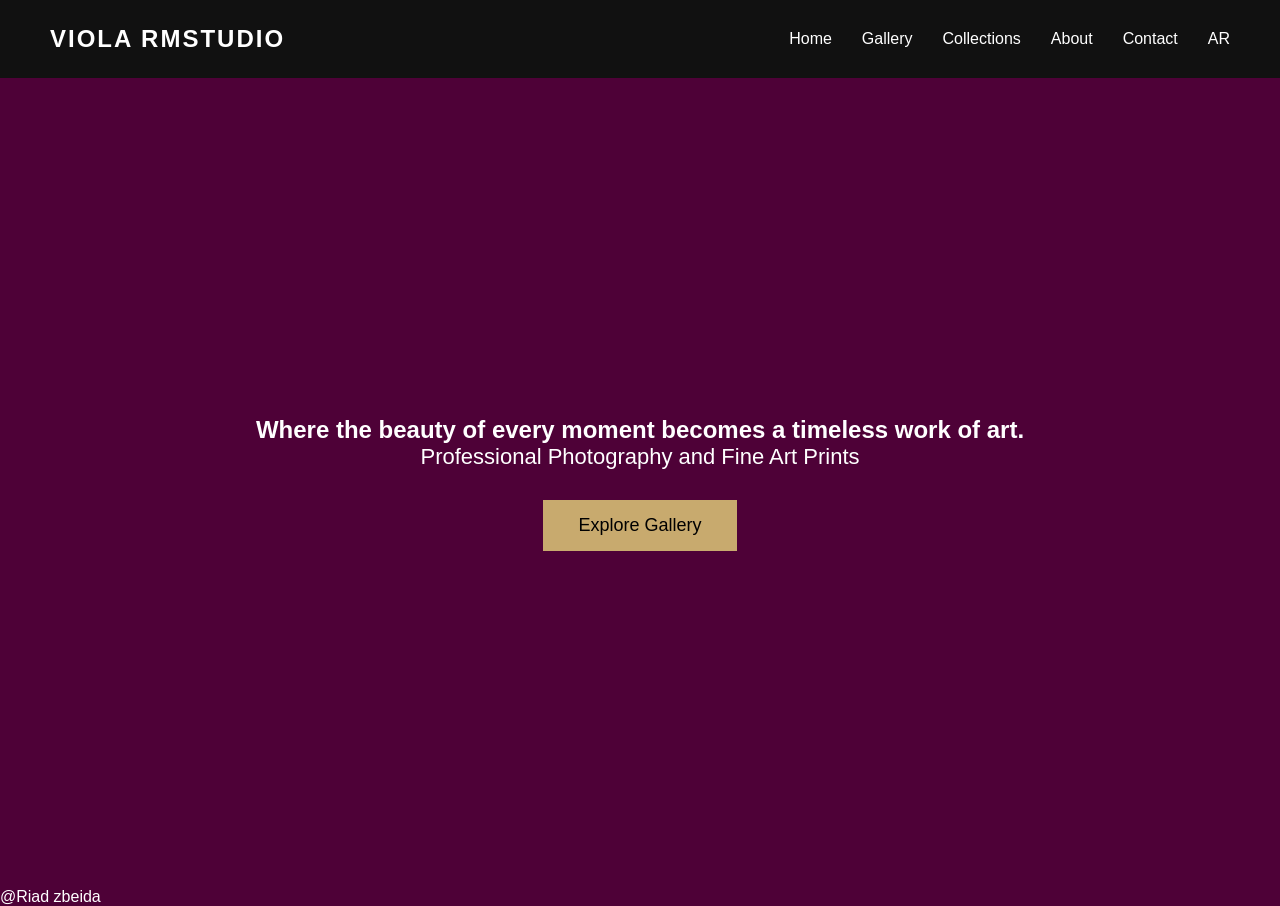
==== index.html @ 3870be4e "Reposition script tag for main.js Moved the script tag for main.js to the end of the body section." ====
<!DOCTYPE html>
<html lang="en">

<head>

<meta charset="UTF-8">
<meta name="viewport" content="width=device-width, initial-scale=1.0">

<title>Viola RMSTUDIO</title>

<link rel="stylesheet" href="css/style.css">

</head>
<body>

<body>


<nav>

<div class="logo">
VIOLA RMSTUDIO
</div>

<ul>

<li><a href="#">Home</a></li>

<li><a href="#">Gallery</a></li>

<li><a href="#">Collections</a></li>

<li><a href="#">About</a></li>

<li><a href="#">Contact</a></li>
<li>
    <a href="#" id="langBtn" onclick="toggleLanguage()">
        AR
    </a>
</li>
</ul>

</nav>

<section class="hero">

<h2 id="heroTitle">
Where the beauty of every moment
becomes a timeless work of art.
</h2>

<p id="heroText">
Professional Photography
and Fine Art Prints
</p>

<button id="galleryBtn">
Explore Gallery
</button>

</section>

</body>
<p>
  @Riad zbeida
</p>
    <script src="js/main.js"></script>
    </body>
</html>
---- css/style.css ----
*{
margin:0;
padding:0;
box-sizing:border-box;
}

body{
font-family:Segoe UI,sans-serif;
background:#4e0137;
color:white;
}

nav{

display:flex;
justify-content:space-between;
align-items:center;

padding:25px 50px;

background:#111;
}

.logo{

font-size:24px;
font-weight:bold;
letter-spacing:2px;

}

nav ul{

display:flex;
list-style:none;
gap:30px;

}

nav a{

color:white;
text-decoration:none;

}

.hero{

height:90vh;

display:flex;

flex-direction:column;

justify-content:center;

align-items:center;

text-align:center;

padding:20px;

}

.hero h1{

font-size:70px;

max-width:900px;

margin-bottom:20px;

}

.hero p{

font-size:22px;

margin-bottom:30px;

}

button{

padding:15px 35px;

font-size:18px;

background:#c8aa6e;

border:none;

cursor:pointer;

}
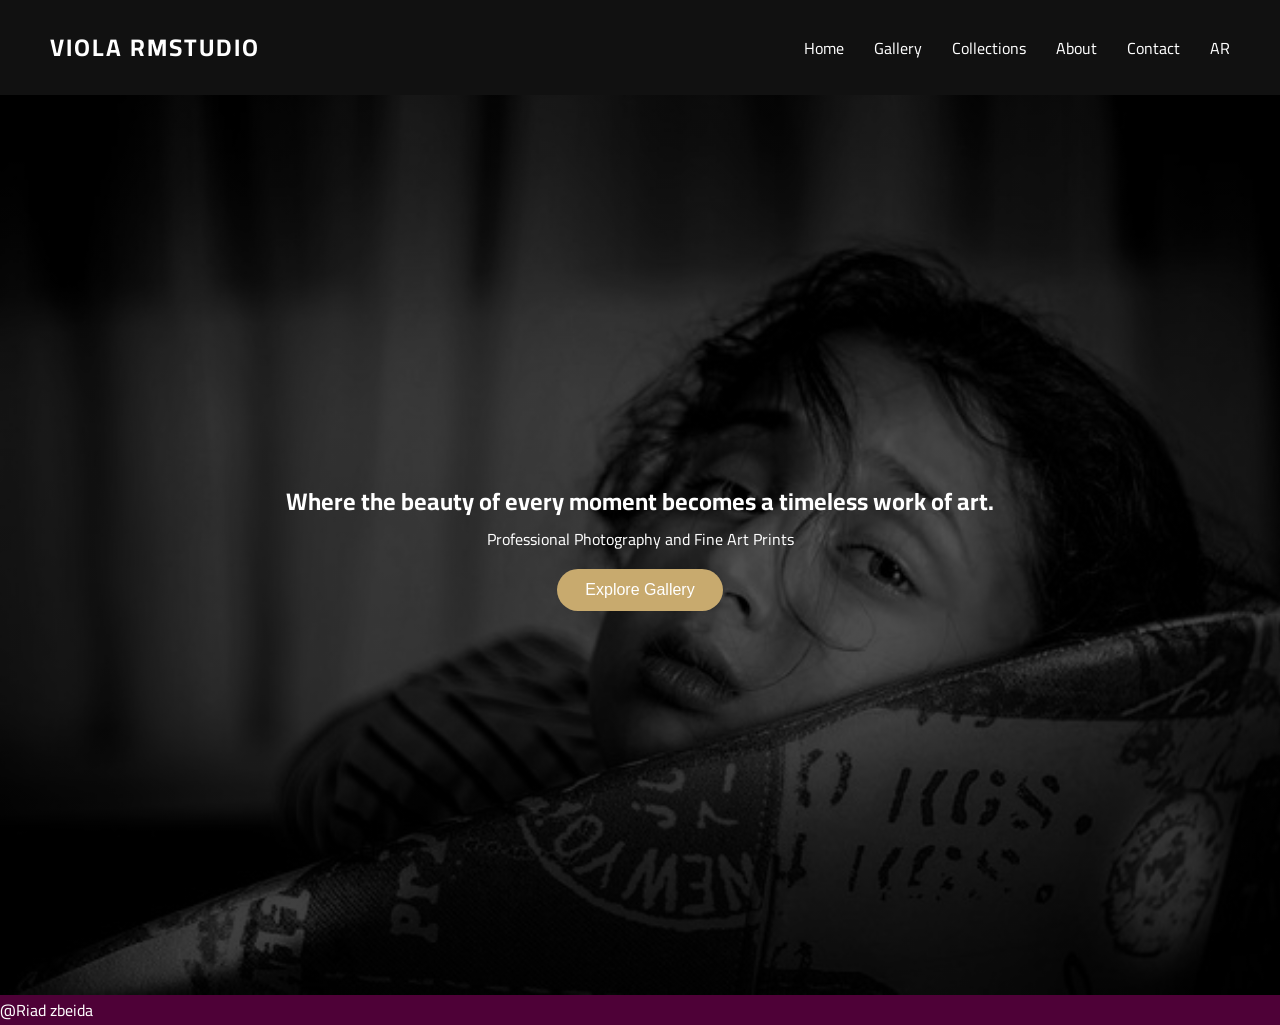
==== commit c2f5f14e: "work with main photo" ====
--- a/index.html
+++ b/index.html
@@ -7,6 +7,10 @@
 <meta name="viewport" content="width=device-width, initial-scale=1.0">
 
 <title>Viola RMSTUDIO</title>
+
+<link rel="preconnect" href="https://fonts.googleapis.com">
+<link rel="preconnect" href="https://fonts.gstatic.com" crossorigin>
+<link href="https://fonts.googleapis.com/css2?family=Cairo:wght@300;400;600;700&display=swap" rel="stylesheet">
 
 <link rel="stylesheet" href="css/style.css">
 
--- a/css/style.css
+++ b/css/style.css
@@ -5,7 +5,7 @@
 }
 
 body{
-font-family:Segoe UI,sans-serif;
+ font-family: 'Cairo', sans-serif;
 background:#4e0137;
 color:white;
 }
@@ -43,40 +43,56 @@
 text-decoration:none;
 
 }
+.hero{
+    .hero h2{
 
-.hero{
+font-size:64px;
 
-height:90vh;
+max-width:1000px;
+
+line-height:1.2;
+
+margin-bottom:25px;
+
+color:white;
+
+text-shadow:
+0 4px 25px rgba(0,0,0,.6);
+
+}
+.hero p{
+
+font-size:22px;
+
+max-width:700px;
+
+color:#f5f5f5;
+
+margin-bottom:30px;
+
+}
+
+height:100vh;
+
+background:
+linear-gradient(
+rgba(0,0,0,.50),
+rgba(0,0,0,.70)
+),
+url("../images/hero.jpg");
+
+background-size:cover;
+background-position:center;
+background-repeat:no-repeat;
 
 display:flex;
-
 flex-direction:column;
-
 justify-content:center;
-
 align-items:center;
 
 text-align:center;
 
 padding:20px;
-
-}
-
-.hero h1{
-
-font-size:70px;
-
-max-width:900px;
-
-margin-bottom:20px;
-
-}
-
-.hero p{
-
-font-size:22px;
-
-margin-bottom:30px;
 
 }
 
@@ -91,5 +107,45 @@
 border:none;
 
 cursor:pointer;
+html[dir="rtl"]{
+
+text-align:right;
+
+}
+
+html[dir="rtl"] nav ul{
+
+flex-direction:row-reverse;
+
+}
+
+html[dir="rtl"] .hero{
+
+direction:rtl;
+
+}
+
+}
+button{
+
+padding:12px 28px;
+
+background:#c8aa6e;
+
+color:white;
+
+border:none;
+
+border-radius:40px;
+
+font-size:16px;
+
+cursor:pointer;
+
+transition:.3s;
+
+margin-top:15px;
+
+}
 
 }
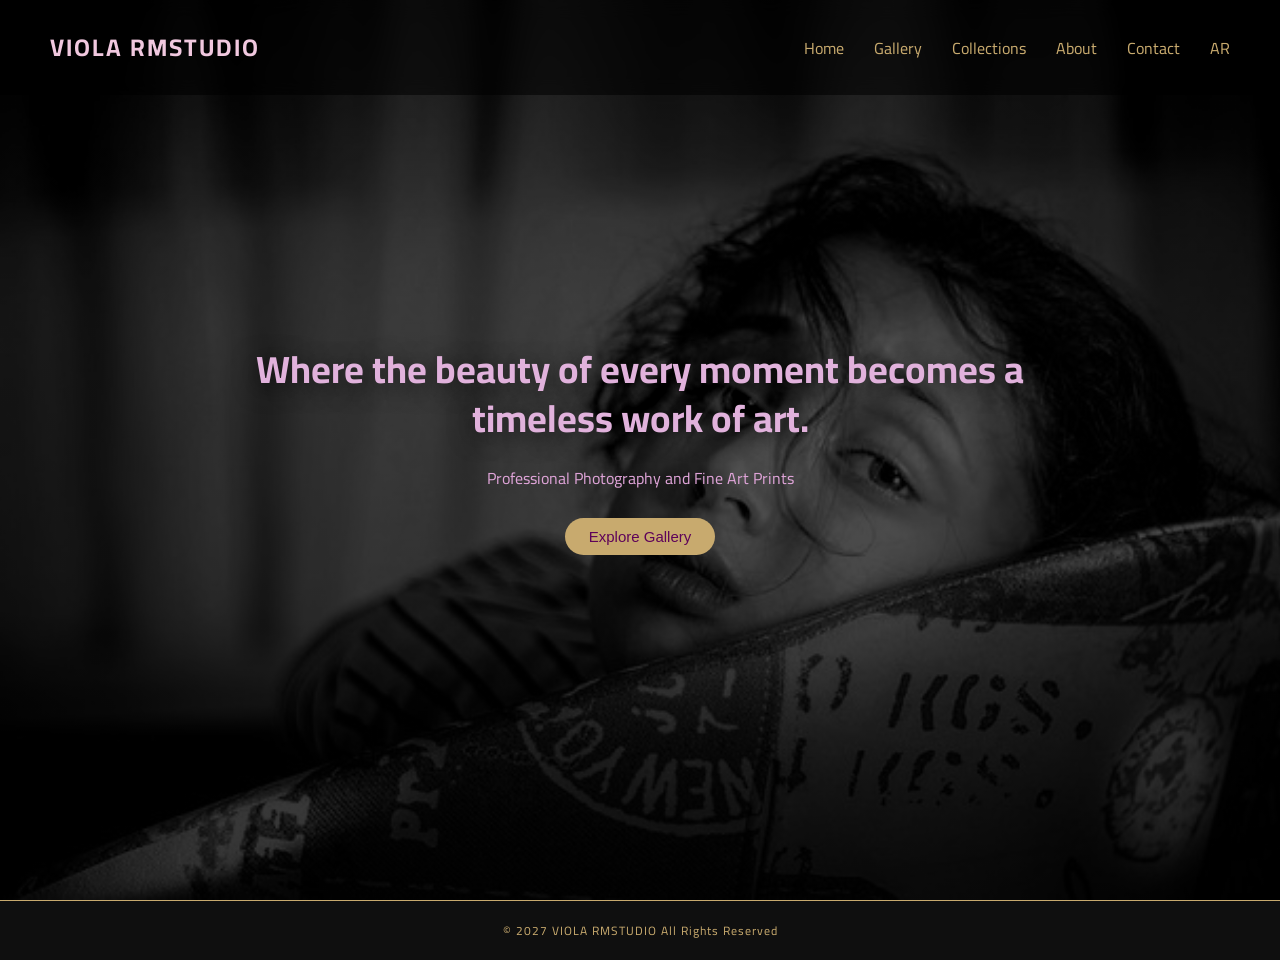
==== commit 312b9f59: "edited fonts and colors" ====
--- a/index.html
+++ b/index.html
@@ -15,8 +15,6 @@
 <link rel="stylesheet" href="css/style.css">
 
 </head>
-<body>
-
 <body>
 
 
@@ -48,6 +46,11 @@
 
 <section class="hero">
 
+<div class="light-effect"></div>
+
+<div class="hero-brand">
+
+</div>
 <h2 id="heroTitle">
 Where the beauty of every moment
 becomes a timeless work of art.
@@ -64,10 +67,17 @@
 
 </section>
 
+<footer>
+    <p>
+        © 2027 VIOLA RMSTUDIO
+       
+        All Rights Reserved<br>
+        
+    </p>
+</footer>
+
+<script src="js/main.js"></script>
+
 </body>
-<p>
-  @Riad zbeida
-</p>
-    <script src="js/main.js"></script>
-    </body>
 </html>
+
--- a/css/style.css
+++ b/css/style.css
@@ -1,151 +1,247 @@
 *{
-margin:0;
-padding:0;
-box-sizing:border-box;
+    margin:0;
+    padding:0;
+    box-sizing:border-box;
 }
 
 body{
- font-family: 'Cairo', sans-serif;
-background:#4e0137;
-color:white;
-}
+    font-family:'Cairo',sans-serif;
+    background:#0f0f0f;
+    color:#f5f5f5;
+}
+
+/* =========================
+   NAVBAR
+========================= */
 
 nav{
-
-display:flex;
-justify-content:space-between;
-align-items:center;
-
-padding:25px 50px;
-
-background:#111;
+    display:flex;
+    justify-content:space-between;
+    align-items:center;
+
+    padding:25px 50px;
+
+    position:fixed;
+    top:0;
+    left:0;
+    width:100%;
+
+    background:rgba(0,0,0,.55);
+    backdrop-filter:blur(10px);
+
+    z-index:1000;
 }
 
 .logo{
-
-font-size:24px;
-font-weight:bold;
-letter-spacing:2px;
+    font-size:24px;
+    font-weight:bold;
+    letter-spacing:2px;
+        color:#f1c8df;
 
 }
 
 nav ul{
-
-display:flex;
-list-style:none;
-gap:30px;
-
+    display:flex;
+    list-style:none;
+    gap:30px;
 }
 
 nav a{
-
-color:white;
-text-decoration:none;
-
-}
+    color:#c8aa6e;
+    text-decoration:none;
+    transition:.3s;
+}
+
+nav a:hover{
+    color:#c8aa6e;
+}
+
+/* =========================
+   HERO
+========================= */
+
 .hero{
-    .hero h2{
-
-font-size:64px;
-
-max-width:1000px;
-
-line-height:1.2;
-
-margin-bottom:25px;
-
-color:white;
-
-text-shadow:
-0 4px 25px rgba(0,0,0,.6);
-
-}
+
+    height:100vh;
+
+    background:
+    linear-gradient(
+        rgba(0,0,0,.45),
+        rgba(0,0,0,.75)
+    ),
+    url("../images/hero.jpg");
+
+    background-size:cover;
+    background-position:center;
+    background-repeat:no-repeat;
+
+    display:flex;
+    flex-direction:column;
+    justify-content:center;
+    align-items:center;
+
+    text-align:center;
+
+    position:relative;
+    overflow:hidden;
+
+    padding:20px;
+}
+
+.hero h2{
+
+    font-size:38px;
+
+    max-width:900px;
+
+    line-height:1.3;
+
+    margin-bottom:20px;
+
+    color:rgb(225, 178, 220);
+
+    text-shadow:
+    0 4px 25px rgba(0,0,0,.6);
+
+    animation:fadeUp 1.5s ease;
+}
+
 .hero p{
 
-font-size:22px;
-
-max-width:700px;
-
-color:#f5f5f5;
-
-margin-bottom:30px;
-
-}
-
-height:100vh;
-
-background:
-linear-gradient(
-rgba(0,0,0,.50),
-rgba(0,0,0,.70)
-),
-url("../images/hero.jpg");
-
-background-size:cover;
-background-position:center;
-background-repeat:no-repeat;
-
-display:flex;
-flex-direction:column;
-justify-content:center;
-align-items:center;
-
-text-align:center;
-
-padding:20px;
-
-}
+    font-size:16px;
+
+    max-width:700px;
+
+    color:#dfa4d8;
+
+    margin-bottom:25px;
+}
+
+/* =========================
+   BUTTON
+========================= */
 
 button{
 
-padding:15px 35px;
-
-font-size:18px;
-
-background:#c8aa6e;
-
-border:none;
-
-cursor:pointer;
+    padding:10px 24px;
+
+    background:#c8aa6e;
+
+    color:rgb(94, 3, 89);
+
+    border:none;
+
+    border-radius:40px;
+
+    font-size:15px;
+
+    cursor:pointer;
+
+    transition:.3s;
+}
+
+button:hover{
+
+    transform:translateY(-3px);
+
+    background:#d6b97f;
+}
+
+/* =========================
+   LIGHT EFFECT
+========================= */
+
+.light-effect{
+
+    position:absolute;
+
+    top:0;
+    left:-40%;
+
+    width:30%;
+    height:100%;
+
+    background:
+    linear-gradient(
+        90deg,
+        transparent,
+        rgba(255,255,255,.05),
+        transparent
+    );
+
+    transform:skewX(-20deg);
+
+    animation:lightMove 7s infinite;
+
+    pointer-events:none;
+}
+
+/* =========================
+   FOOTER
+========================= */
+
+footer{
+
+    background:#0f0f0f;
+
+    border-top:1px solid #c8aa6e;
+
+    padding:18px;
+
+    text-align:center;
+
+    color:#c8aa6e;
+}
+
+footer p{
+
+    font-size:12px;
+
+    margin:0;
+
+    letter-spacing:1px;
+}
+
+/* =========================
+   RTL
+========================= */
+
 html[dir="rtl"]{
-
-text-align:right;
-
+    text-align:right;
 }
 
 html[dir="rtl"] nav ul{
-
-flex-direction:row-reverse;
-
+    flex-direction:row-reverse;
 }
 
 html[dir="rtl"] .hero{
-
-direction:rtl;
-
-}
-
-}
-button{
-
-padding:12px 28px;
-
-background:#c8aa6e;
-
-color:white;
-
-border:none;
-
-border-radius:40px;
-
-font-size:16px;
-
-cursor:pointer;
-
-transition:.3s;
-
-margin-top:15px;
-
-}
-
+    direction:rtl;
+}
+
+/* =========================
+   ANIMATIONS
+========================= */
+
+@keyframes fadeUp{
+
+    from{
+        opacity:0;
+        transform:translateY(30px);
+    }
+
+    to{
+        opacity:1;
+        transform:translateY(0);
+    }
+}
+
+@keyframes lightMove{
+
+    0%{
+        left:-40%;
+    }
+
+    100%{
+        left:140%;
+    }
 }
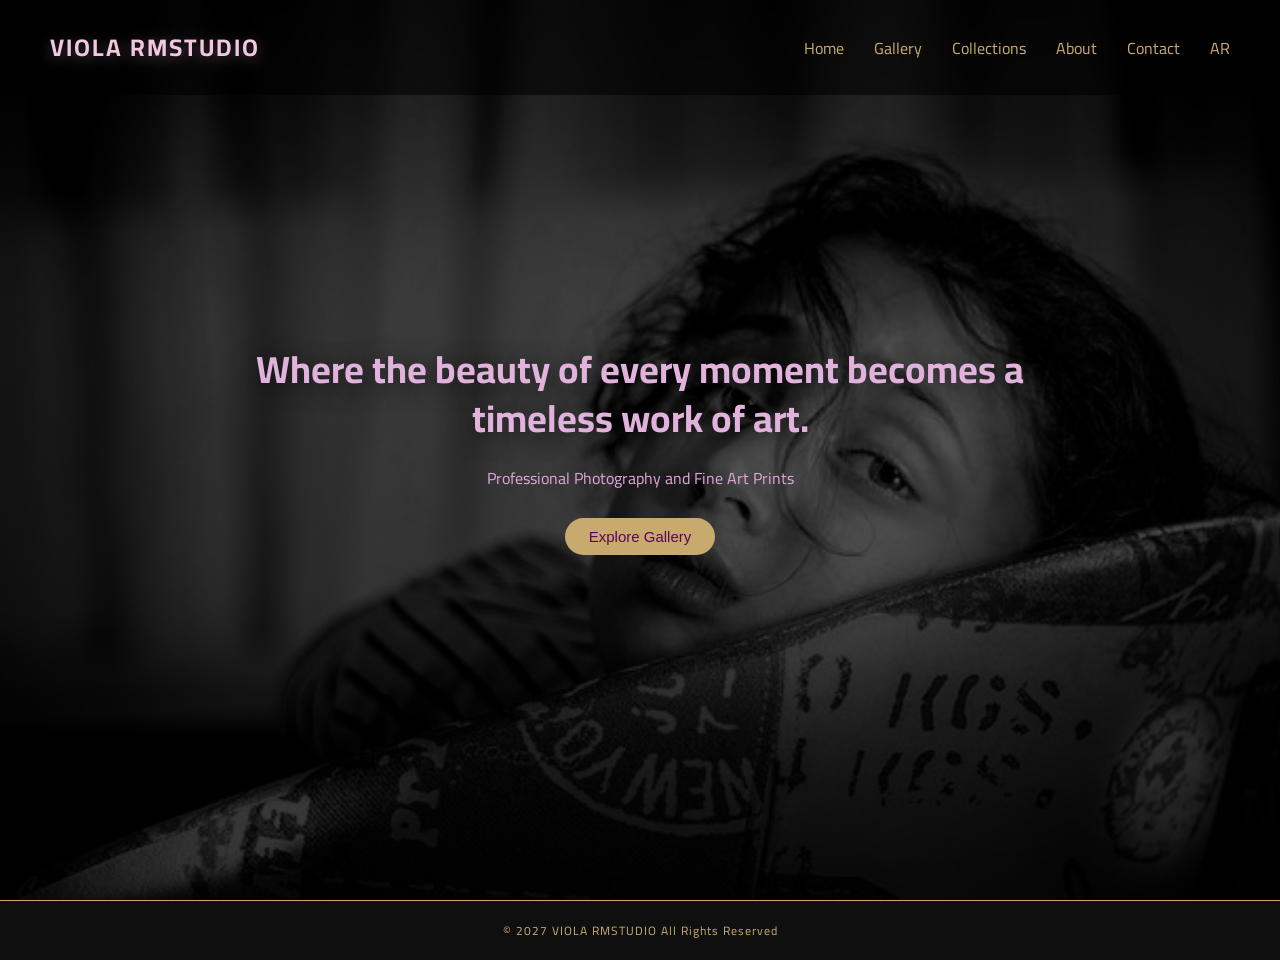
==== commit ae29aba2: "Complete hero section redesign" ====
--- a/index.html
+++ b/index.html
@@ -16,7 +16,6 @@
 
 </head>
 <body>
-
 
 <nav>
 
--- a/css/style.css
+++ b/css/style.css
@@ -37,6 +37,8 @@
     font-weight:bold;
     letter-spacing:2px;
         color:#f1c8df;
+            text-shadow:
+    0 3px 15px rgba(244,192,221,.35);
 
 }
 
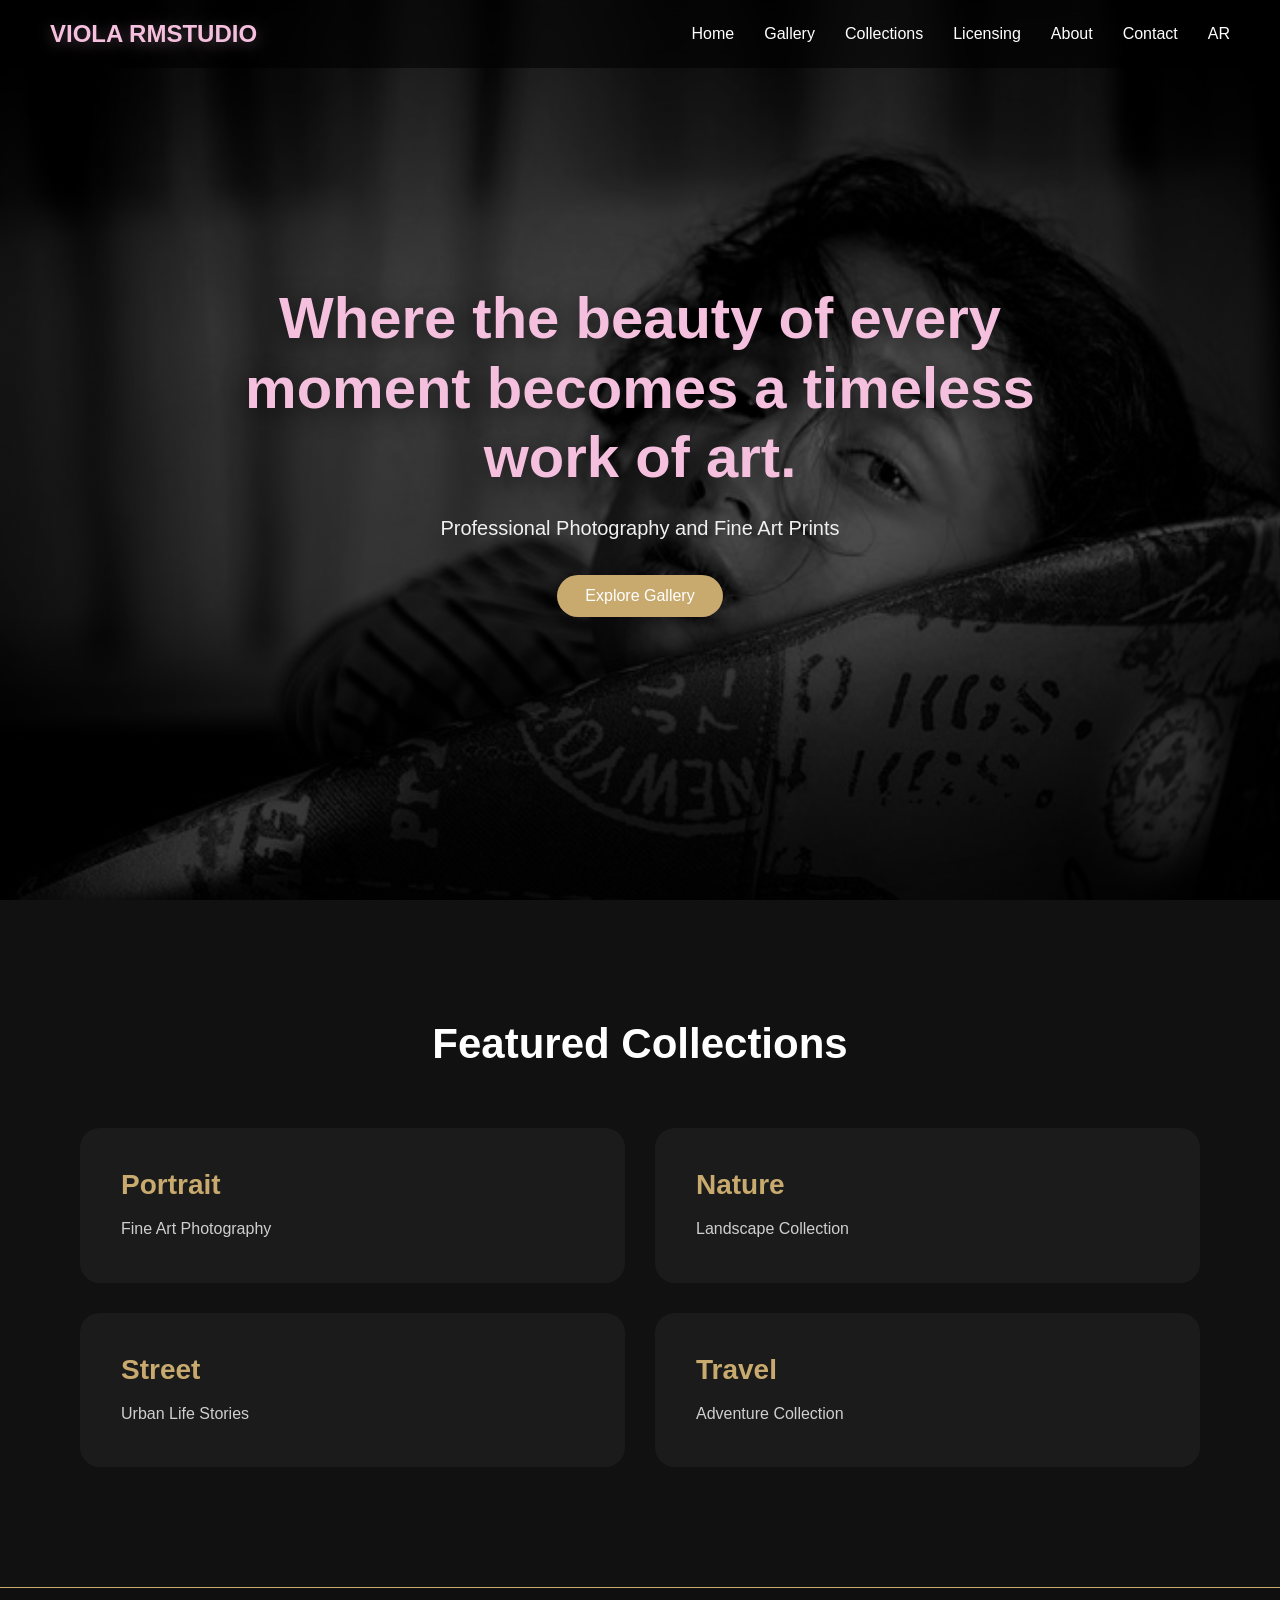
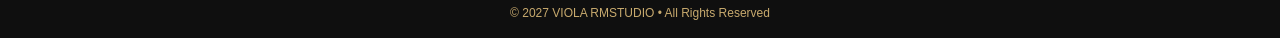
==== commit 4109190e: "Featured Collections" ====
--- a/index.html
+++ b/index.html
@@ -3,80 +3,141 @@
 
 <head>
 
-<meta charset="UTF-8">
-<meta name="viewport" content="width=device-width, initial-scale=1.0">
+    <meta charset="UTF-8">
+    <meta name="viewport" content="width=device-width, initial-scale=1.0">
 
-<title>Viola RMSTUDIO</title>
+    <title>Viola RMSTUDIO</title>
 
-<link rel="preconnect" href="https://fonts.googleapis.com">
-<link rel="preconnect" href="https://fonts.gstatic.com" crossorigin>
-<link href="https://fonts.googleapis.com/css2?family=Cairo:wght@300;400;600;700&display=swap" rel="stylesheet">
-
-<link rel="stylesheet" href="css/style.css">
+    <link rel="stylesheet" href="css/style.css">
 
 </head>
+
 <body>
 
-<nav>
+    <!-- Navigation -->
 
-<div class="logo">
-VIOLA RMSTUDIO
-</div>
+    <nav>
 
-<ul>
+        <div class="logo">
+            VIOLA RMSTUDIO
+        </div>
 
-<li><a href="#">Home</a></li>
+        <ul>
 
-<li><a href="#">Gallery</a></li>
+            <li><a href="#">Home</a></li>
 
-<li><a href="#">Collections</a></li>
+            <li><a href="#">Gallery</a></li>
 
-<li><a href="#">About</a></li>
+            <li><a href="#">Collections</a></li>
 
-<li><a href="#">Contact</a></li>
-<li>
-    <a href="#" id="langBtn" onclick="toggleLanguage()">
-        AR
-    </a>
-</li>
-</ul>
+            <li><a href="#">Licensing</a></li>
 
-</nav>
+            <li><a href="#">About</a></li>
 
-<section class="hero">
+            <li><a href="#">Contact</a></li>
 
-<div class="light-effect"></div>
+            <li>
+                <a href="#" id="langBtn" onclick="toggleLanguage()">
+                    AR
+                </a>
+            </li>
 
-<div class="hero-brand">
+        </ul>
 
-</div>
-<h2 id="heroTitle">
-Where the beauty of every moment
-becomes a timeless work of art.
-</h2>
+    </nav>
 
-<p id="heroText">
-Professional Photography
-and Fine Art Prints
-</p>
+    <!-- Hero Section -->
 
-<button id="galleryBtn">
-Explore Gallery
-</button>
+    <section class="hero">
 
-</section>
+        <div class="light-effect"></div>
 
-<footer>
-    <p>
-        © 2027 VIOLA RMSTUDIO
-       
-        All Rights Reserved<br>
-        
-    </p>
-</footer>
+        <h2 id="heroTitle">
+            Where the beauty of every moment
+            becomes a timeless work of art.
+        </h2>
 
-<script src="js/main.js"></script>
+        <p id="heroText">
+            Professional Photography
+            and Fine Art Prints
+        </p>
+
+        <a href="#collections"
+           class="explore-btn"
+           id="galleryBtn">
+
+            Explore Gallery
+
+        </a>
+
+    </section>
+
+    <!-- Featured Collections -->
+
+    <section id="collections" class="collections">
+
+        <h2>
+            Featured Collections
+        </h2>
+
+        <div class="collection-grid">
+
+            <div class="collection-card">
+
+                <h3>Portrait</h3>
+
+                <p>
+                    Fine Art Photography
+                </p>
+
+            </div>
+
+            <div class="collection-card">
+
+                <h3>Nature</h3>
+
+                <p>
+                    Landscape Collection
+                </p>
+
+            </div>
+
+            <div class="collection-card">
+
+                <h3>Street</h3>
+
+                <p>
+                    Urban Life Stories
+                </p>
+
+            </div>
+
+            <div class="collection-card">
+
+                <h3>Travel</h3>
+
+                <p>
+                    Adventure Collection
+                </p>
+
+            </div>
+
+        </div>
+
+    </section>
+
+    <!-- Footer -->
+
+    <footer>
+
+        <p>
+            © 2027 VIOLA RMSTUDIO • All Rights Reserved
+        </p>
+
+    </footer>
+
+    <script src="js/main.js"></script>
 
 </body>
-</html>
 
+</html>
--- a/css/style.css
+++ b/css/style.css
@@ -4,10 +4,14 @@
     box-sizing:border-box;
 }
 
+html{
+    scroll-behavior:smooth;
+}
+
 body{
-    font-family:'Cairo',sans-serif;
+    font-family:Arial,sans-serif;
     background:#0f0f0f;
-    color:#f5f5f5;
+    color:#ffffff;
 }
 
 /* =========================
@@ -15,47 +19,64 @@
 ========================= */
 
 nav{
+
+    position:fixed;
+    top:0;
+    left:0;
+
+    width:100%;
+
     display:flex;
     justify-content:space-between;
     align-items:center;
 
-    padding:25px 50px;
-
-    position:fixed;
-    top:0;
-    left:0;
-    width:100%;
+    padding:20px 50px;
 
     background:rgba(0,0,0,.55);
+
     backdrop-filter:blur(10px);
 
     z-index:1000;
+
 }
 
 .logo{
+
     font-size:24px;
+
     font-weight:bold;
-    letter-spacing:2px;
-        color:#f1c8df;
-            text-shadow:
+
+    color:#f4c0dd;
+
+    text-shadow:
     0 3px 15px rgba(244,192,221,.35);
 
 }
 
 nav ul{
+
     display:flex;
+
     list-style:none;
+
     gap:30px;
+
 }
 
 nav a{
+
+    text-decoration:none;
+
+    color:white;
+
+    transition:.3s;
+
+}
+
+nav a:hover{
+
     color:#c8aa6e;
-    text-decoration:none;
-    transition:.3s;
-}
-
-nav a:hover{
-    color:#c8aa6e;
+
 }
 
 /* =========================
@@ -68,8 +89,8 @@
 
     background:
     linear-gradient(
-        rgba(0,0,0,.45),
-        rgba(0,0,0,.75)
+    rgba(0,0,0,.45),
+    rgba(0,0,0,.75)
     ),
     url("../images/hero.jpg");
 
@@ -78,75 +99,78 @@
     background-repeat:no-repeat;
 
     display:flex;
+
     flex-direction:column;
+
     justify-content:center;
+
     align-items:center;
 
     text-align:center;
 
+    padding:20px;
+
     position:relative;
+
     overflow:hidden;
 
-    padding:20px;
 }
 
 .hero h2{
 
-    font-size:38px;
+    font-size:58px;
 
     max-width:900px;
 
-    line-height:1.3;
-
-    margin-bottom:20px;
-
-    color:rgb(225, 178, 220);
+    line-height:1.2;
+
+    margin-bottom:25px;
+
+    color:#f4c0dd;
 
     text-shadow:
-    0 4px 25px rgba(0,0,0,.6);
-
-    animation:fadeUp 1.5s ease;
+    0 5px 25px rgba(0,0,0,.6);
+
 }
 
 .hero p{
 
-    font-size:16px;
-
-    max-width:700px;
-
-    color:#dfa4d8;
-
-    margin-bottom:25px;
+    font-size:20px;
+
+    color:#f0f0f0;
+
+    margin-bottom:35px;
+
 }
 
 /* =========================
    BUTTON
 ========================= */
 
-button{
-
-    padding:10px 24px;
+.explore-btn{
+
+    display:inline-block;
+
+    padding:12px 28px;
 
     background:#c8aa6e;
 
-    color:rgb(94, 3, 89);
-
-    border:none;
+    color:white;
+
+    text-decoration:none;
 
     border-radius:40px;
 
-    font-size:15px;
-
-    cursor:pointer;
-
     transition:.3s;
-}
-
-button:hover{
-
-    transform:translateY(-3px);
+
+}
+
+.explore-btn:hover{
+
+    transform:translateY(-4px);
 
     background:#d6b97f;
+
 }
 
 /* =========================
@@ -165,17 +189,99 @@
 
     background:
     linear-gradient(
-        90deg,
-        transparent,
-        rgba(255,255,255,.05),
-        transparent
+    90deg,
+    transparent,
+    rgba(255,255,255,.05),
+    transparent
     );
 
     transform:skewX(-20deg);
 
     animation:lightMove 7s infinite;
 
-    pointer-events:none;
+}
+
+/* =========================
+   COLLECTIONS
+========================= */
+
+.collections{
+
+    padding:120px 80px;
+
+    background:#111;
+
+}
+
+.collections h2{
+
+    text-align:center;
+
+    font-size:42px;
+
+    margin-bottom:60px;
+
+    color:white;
+
+}
+
+.collection-grid{
+
+    display:grid;
+
+    grid-template-columns:repeat(2,1fr);
+
+    gap:30px;
+
+    max-width:1200px;
+
+    margin:auto;
+
+}
+
+.collection-card{
+
+    background:#1b1b1b;
+
+    padding:40px;
+
+    border-radius:20px;
+
+    border:1px solid transparent;
+
+    transition:.3s;
+
+    cursor:pointer;
+
+}
+
+.collection-card:hover{
+
+    transform:translateY(-8px);
+
+    border-color:#c8aa6e;
+
+    box-shadow:
+    0 15px 35px rgba(0,0,0,.4);
+
+}
+
+.collection-card h3{
+
+    color:#c8aa6e;
+
+    margin-bottom:15px;
+
+    font-size:28px;
+
+}
+
+.collection-card p{
+
+    color:#cfcfcf;
+
+    line-height:1.6;
+
 }
 
 /* =========================
@@ -188,20 +294,18 @@
 
     border-top:1px solid #c8aa6e;
 
+    text-align:center;
+
     padding:18px;
 
-    text-align:center;
+}
+
+footer p{
 
     color:#c8aa6e;
-}
-
-footer p{
 
     font-size:12px;
 
-    margin:0;
-
-    letter-spacing:1px;
 }
 
 /* =========================
@@ -209,41 +313,73 @@
 ========================= */
 
 html[dir="rtl"]{
+
     text-align:right;
+
 }
 
 html[dir="rtl"] nav ul{
+
     flex-direction:row-reverse;
+
 }
 
 html[dir="rtl"] .hero{
+
     direction:rtl;
+
 }
 
 /* =========================
    ANIMATIONS
 ========================= */
 
-@keyframes fadeUp{
-
-    from{
-        opacity:0;
-        transform:translateY(30px);
-    }
-
-    to{
-        opacity:1;
-        transform:translateY(0);
-    }
-}
-
 @keyframes lightMove{
 
     0%{
+
         left:-40%;
+
     }
 
     100%{
+
         left:140%;
-    }
+
+    }
+
+}
+
+/* =========================
+   MOBILE
+========================= */
+
+@media(max-width:768px){
+
+    nav{
+
+        flex-direction:column;
+
+        gap:15px;
+
+    }
+
+    .hero h2{
+
+        font-size:38px;
+
+    }
+
+    .collection-grid{
+
+        grid-template-columns:1fr;
+
+    }
+
+    .collections{
+
+        padding:80px 25px;
+
+    }
+
 }
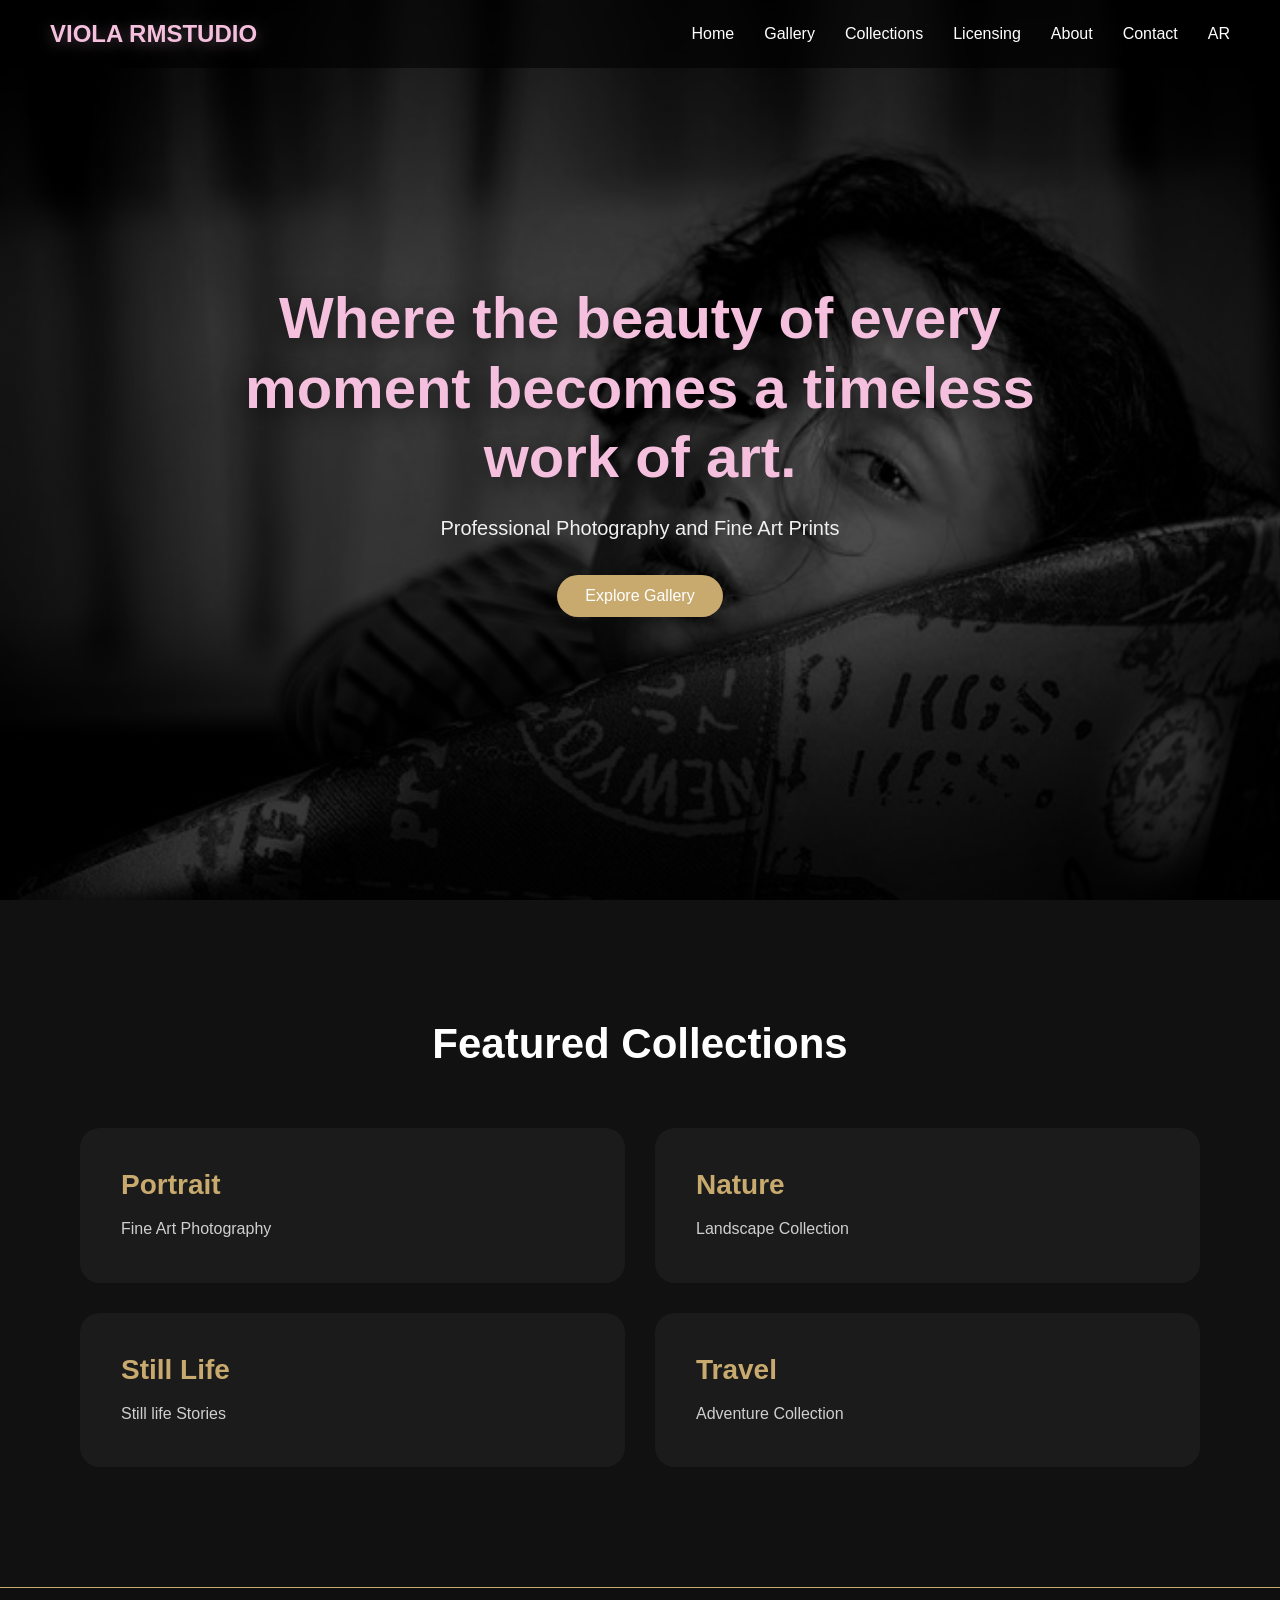
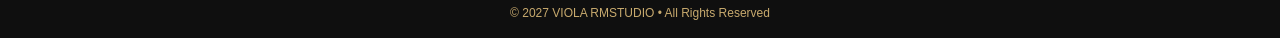
==== commit cb01bb1c: "updata" ====
--- a/index.html
+++ b/index.html
@@ -104,10 +104,10 @@
 
             <div class="collection-card">
 
-                <h3>Street</h3>
+                <h3>Still Life</h3>
 
                 <p>
-                    Urban Life Stories
+                    Still life Stories
                 </p>
 
             </div>
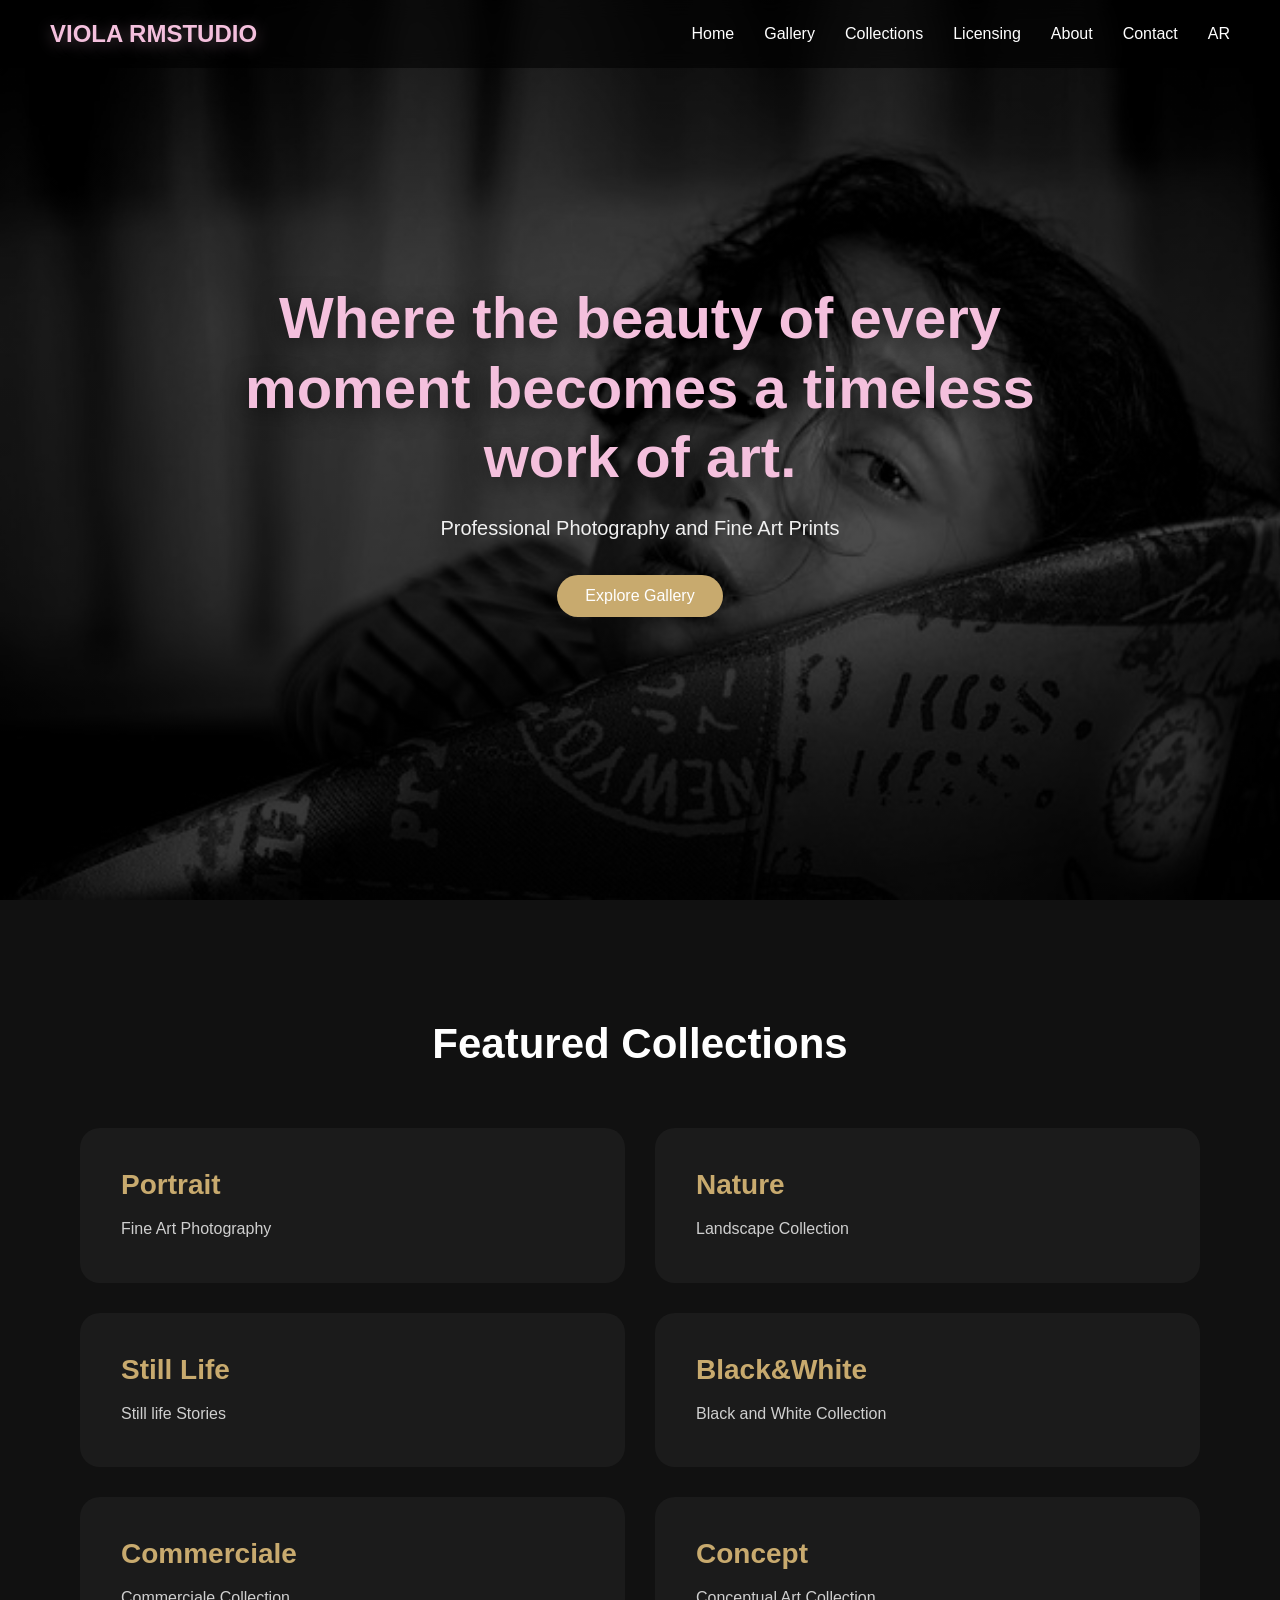
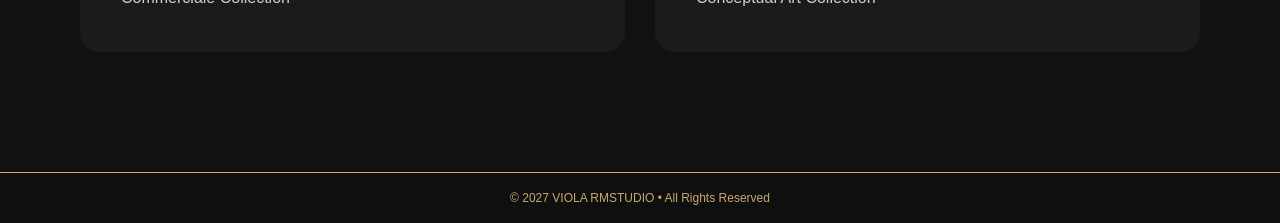
==== commit 128b7aaf: "Build collections section structure" ====
--- a/index.html
+++ b/index.html
@@ -110,14 +110,33 @@
                     Still life Stories
                 </p>
 
-            </div>
+                </div>
 
-            <div class="collection-card">
+                    <div class="collection-card">
 
-                <h3>Travel</h3>
+                    <h3>Black&White</h3>
+
+                    <p>
+                    Black and White Collection
+                    </p>
+
+                </div>
+
+                    <div class="collection-card">
+
+                    <h3> Commerciale</h3>
+
+                    <p>
+                    Commerciale Collection
+                    </p>
+
+                    </div>
+<div class="collection-card">
+
+                <h3>Concept</h3>
 
                 <p>
-                    Adventure Collection
+                    Conceptual Art Collection
                 </p>
 
             </div>
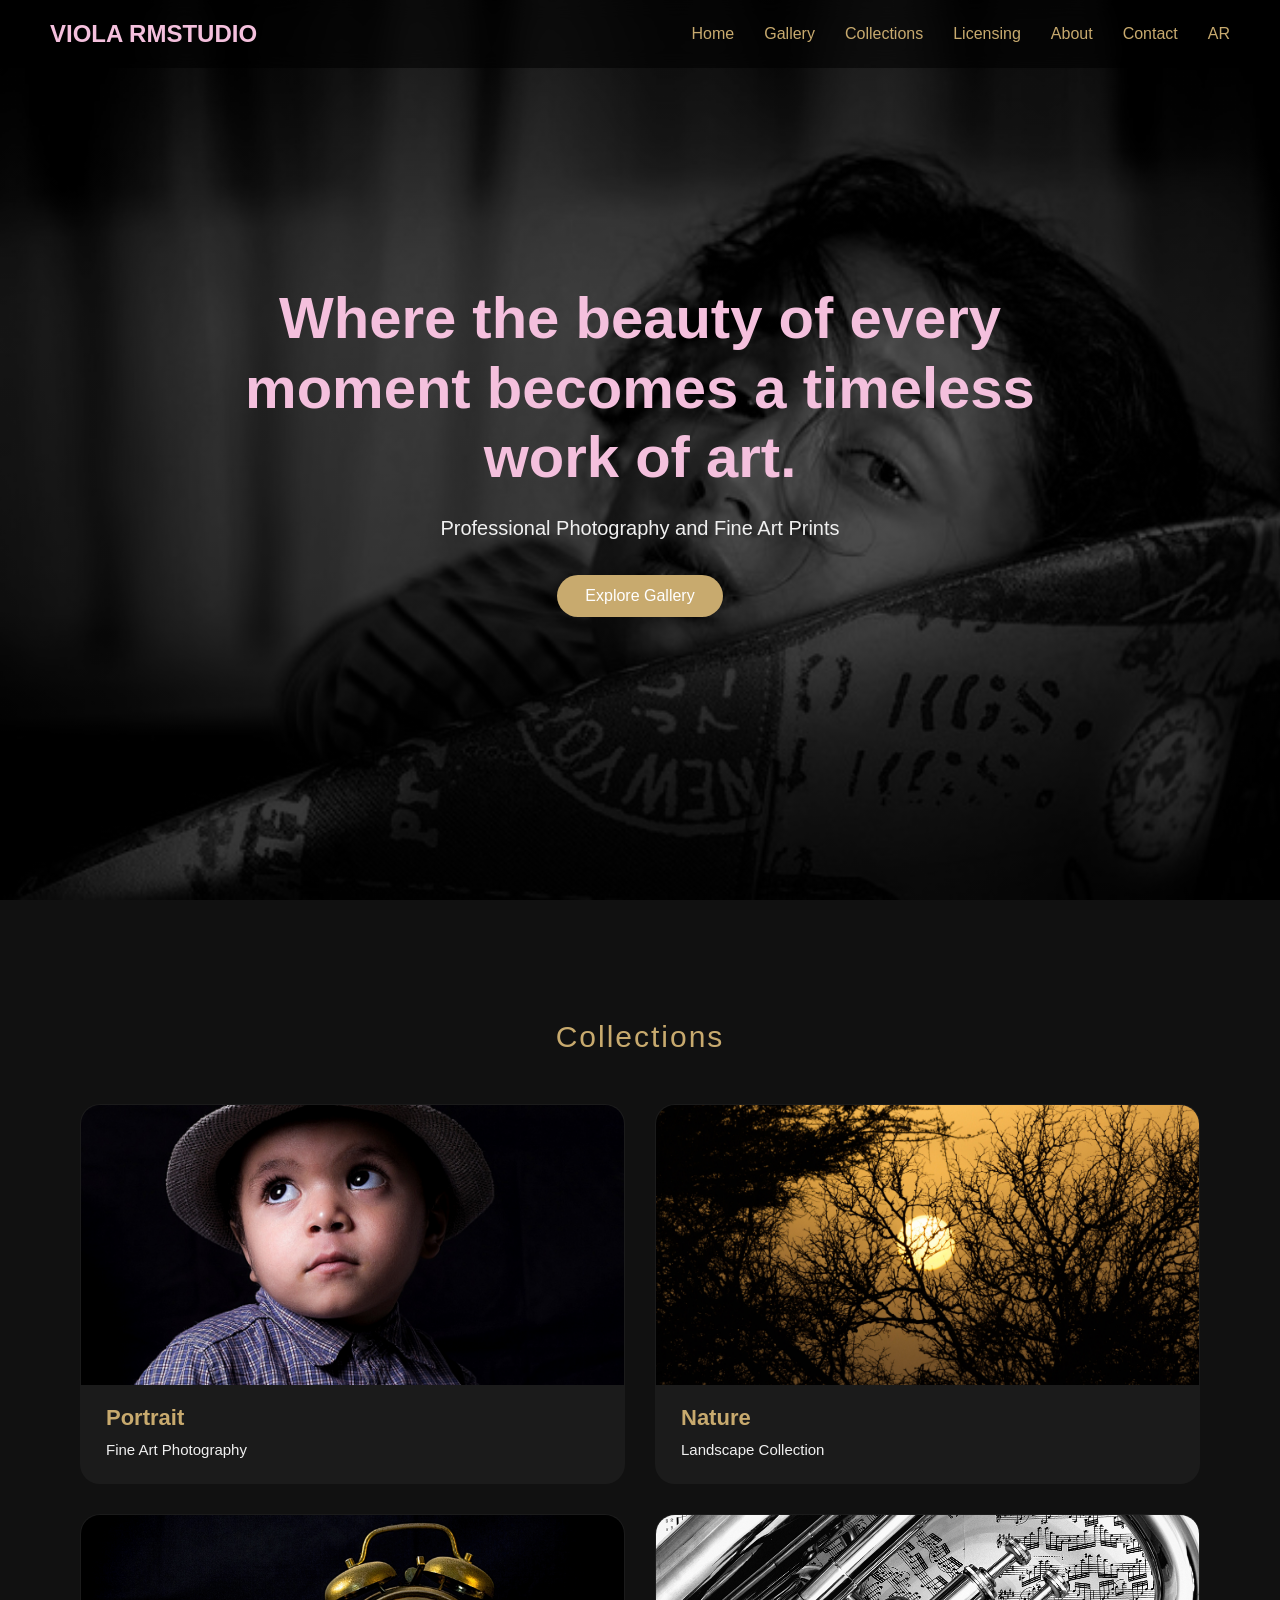
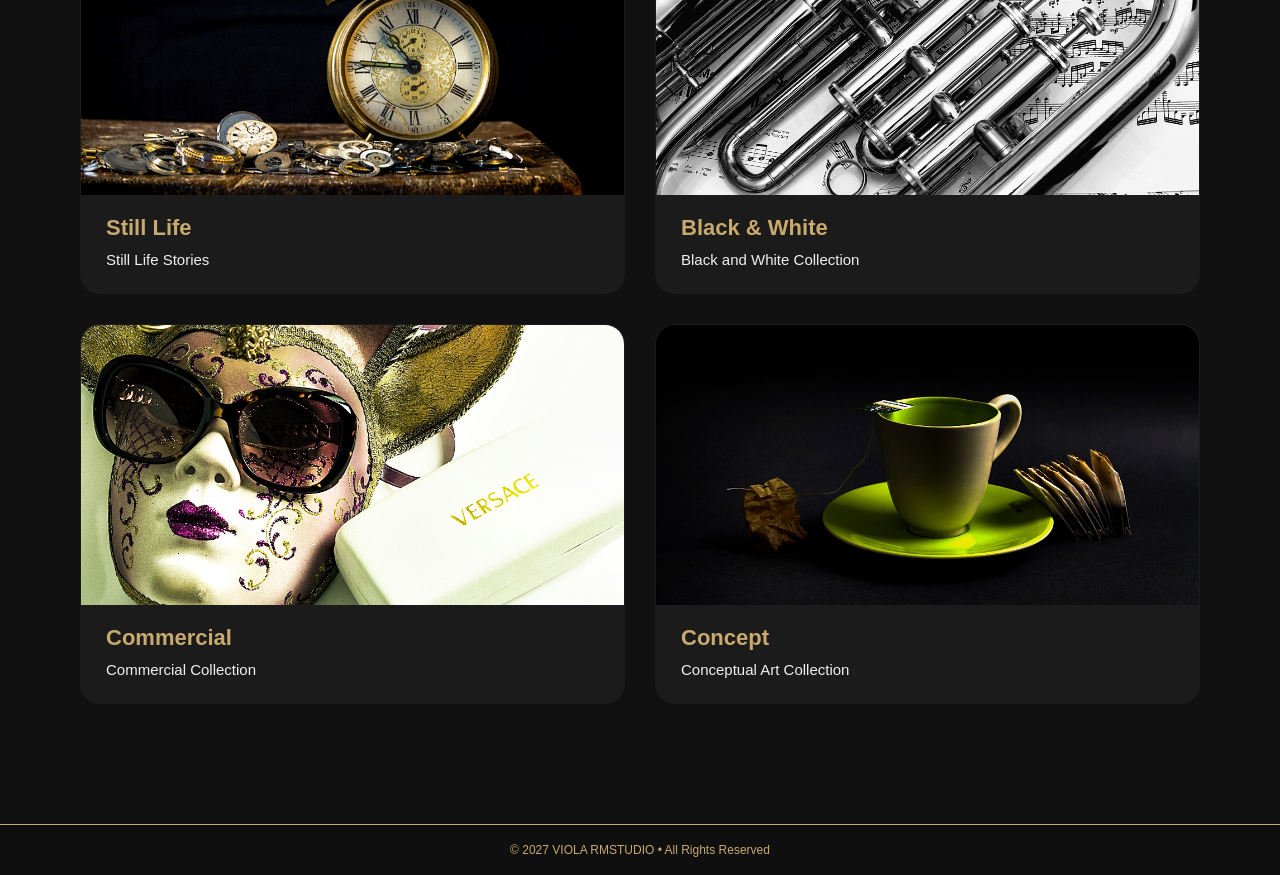
==== commit 4f38412d: "Finalize collections image cards" ====
--- a/index.html
+++ b/index.html
@@ -14,8 +14,6 @@
 
 <body>
 
-    <!-- Navigation -->
-
     <nav>
 
         <div class="logo">
@@ -25,15 +23,10 @@
         <ul>
 
             <li><a href="#">Home</a></li>
-
             <li><a href="#">Gallery</a></li>
-
             <li><a href="#">Collections</a></li>
-
             <li><a href="#">Licensing</a></li>
-
             <li><a href="#">About</a></li>
-
             <li><a href="#">Contact</a></li>
 
             <li>
@@ -45,8 +38,6 @@
         </ul>
 
     </nav>
-
-    <!-- Hero Section -->
 
     <section class="hero">
 
@@ -72,80 +63,82 @@
 
     </section>
 
-    <!-- Featured Collections -->
-
     <section id="collections" class="collections">
 
         <h2>
-            Featured Collections
-        </h2>
+    Collections        </h2>
 
         <div class="collection-grid">
 
+            <div class="collection-card portrait-card">
+
+    <img src="images/collections/portrait.jpg"
+         alt="Portrait Collection">
+
+    <h3>Portrait</h3>
+
+    <p>Fine Art Photography</p>
+
+</div>
+
             <div class="collection-card">
 
-                <h3>Portrait</h3>
+                <img src="images/collections/nature.jpg"
+                     alt="Nature Collection">
 
-                <p>
-                    Fine Art Photography
-                </p>
+                <h3>Nature</h3>
+
+                <p>Landscape Collection</p>
 
             </div>
 
             <div class="collection-card">
 
-                <h3>Nature</h3>
+                <img src="images/collections/stilllife.jpg"
+                     alt="Still Life Collection">
 
-                <p>
-                    Landscape Collection
-                </p>
+                <h3>Still Life</h3>
+
+                <p>Still Life Stories</p>
 
             </div>
 
             <div class="collection-card">
 
-                <h3>Still Life</h3>
+                <img src="images/collections/blackwhite.jpg"
+                     alt="Black and White Collection">
 
-                <p>
-                    Still life Stories
-                </p>
+                <h3>Black & White</h3>
 
-                </div>
+                <p>Black and White Collection</p>
 
-                    <div class="collection-card">
+            </div>
 
-                    <h3>Black&White</h3>
+            <div class="collection-card">
 
-                    <p>
-                    Black and White Collection
-                    </p>
+                <img src="images/collections/commerciale.jpg"
+                     alt="Commercial Collection">
 
-                </div>
+                <h3>Commercial</h3>
 
-                    <div class="collection-card">
+                <p>Commercial Collection</p>
 
-                    <h3> Commerciale</h3>
+            </div>
 
-                    <p>
-                    Commerciale Collection
-                    </p>
+            <div class="collection-card">
 
-                    </div>
-<div class="collection-card">
+                <img src="images/collections/concept.jpg"
+                     alt="Concept Collection">
 
                 <h3>Concept</h3>
 
-                <p>
-                    Conceptual Art Collection
-                </p>
+                <p>Conceptual Art Collection</p>
 
             </div>
 
         </div>
 
     </section>
-
-    <!-- Footer -->
 
     <footer>
 
--- a/css/style.css
+++ b/css/style.css
@@ -14,77 +14,47 @@
     color:#ffffff;
 }
 
-/* =========================
-   NAVBAR
-========================= */
+/* NAVBAR */
 
 nav{
-
     position:fixed;
     top:0;
     left:0;
-
     width:100%;
-
     display:flex;
     justify-content:space-between;
     align-items:center;
-
     padding:20px 50px;
-
     background:rgba(0,0,0,.55);
-
     backdrop-filter:blur(10px);
-
     z-index:1000;
-
 }
 
 .logo{
-
     font-size:24px;
-
     font-weight:bold;
-
     color:#f4c0dd;
-
-    text-shadow:
-    0 3px 15px rgba(244,192,221,.35);
-
 }
 
 nav ul{
-
     display:flex;
-
     list-style:none;
-
     gap:30px;
-
 }
 
 nav a{
-
     text-decoration:none;
-
+    color:#c8aa6e;
+    transition:.3s;
+}
+
+nav a:hover{
     color:white;
-
-    transition:.3s;
-
-}
-
-nav a:hover{
-
-    color:#c8aa6e;
-
-}
-
-/* =========================
-   HERO
-========================= */
+}
+
+/* HERO */
 
 .hero{
-
     height:100vh;
 
     background:
@@ -99,11 +69,8 @@
     background-repeat:no-repeat;
 
     display:flex;
-
     flex-direction:column;
-
     justify-content:center;
-
     align-items:center;
 
     text-align:center;
@@ -111,79 +78,43 @@
     padding:20px;
 
     position:relative;
-
     overflow:hidden;
-
 }
 
 .hero h2{
-
     font-size:58px;
-
     max-width:900px;
-
     line-height:1.2;
-
     margin-bottom:25px;
-
     color:#f4c0dd;
-
-    text-shadow:
-    0 5px 25px rgba(0,0,0,.6);
-
 }
 
 .hero p{
-
     font-size:20px;
-
     color:#f0f0f0;
-
     margin-bottom:35px;
-
-}
-
-/* =========================
-   BUTTON
-========================= */
+}
 
 .explore-btn{
-
     display:inline-block;
-
     padding:12px 28px;
-
     background:#c8aa6e;
-
     color:white;
-
     text-decoration:none;
-
     border-radius:40px;
-
     transition:.3s;
-
 }
 
 .explore-btn:hover{
-
-    transform:translateY(-4px);
-
     background:#d6b97f;
-
-}
-
-/* =========================
-   LIGHT EFFECT
-========================= */
+}
+
+/* LIGHT EFFECT */
 
 .light-effect{
-
     position:absolute;
-
     top:0;
     left:-40%;
-
     width:30%;
     height:100%;
 
@@ -196,190 +127,133 @@
     );
 
     transform:skewX(-20deg);
-
     animation:lightMove 7s infinite;
-
-}
-
-/* =========================
-   COLLECTIONS
-========================= */
+}
+
+/* COLLECTIONS */
 
 .collections{
-
     padding:120px 80px;
-
     background:#111;
-
 }
 
 .collections h2{
-
     text-align:center;
-
-    font-size:42px;
-
-    margin-bottom:60px;
-
-    color:white;
-
+    font-size:30px;
+    font-weight:500;
+    letter-spacing:2px;
+    color:#c8aa6e;
+    margin-bottom:50px;
 }
 
 .collection-grid{
-
     display:grid;
-
     grid-template-columns:repeat(2,1fr);
-
     gap:30px;
-
     max-width:1200px;
-
     margin:auto;
-
 }
 
 .collection-card{
-
     background:#1b1b1b;
-
-    padding:40px;
-
     border-radius:20px;
-
+    overflow:hidden;
     border:1px solid transparent;
-
-    transition:.3s;
-
+    transition:.4s;
     cursor:pointer;
-
+}
+
+.collection-card img{
+    width:100%;
+    height:280px;
+    object-fit:cover;
+    object-position:center;
+    display:block;
+    transition:.5s;
+}
+
+.collection-card h3{
+    color:#c8aa6e;
+    font-size:22px;
+    margin:20px 25px 10px;
+}
+
+.collection-card p{
+    color:#f0f0f0;
+    font-size:15px;
+    margin:0 25px 25px;
 }
 
 .collection-card:hover{
-
     transform:translateY(-8px);
-
     border-color:#c8aa6e;
-
-    box-shadow:
-    0 15px 35px rgba(0,0,0,.4);
-
-}
-
-.collection-card h3{
-
-    color:#c8aa6e;
-
-    margin-bottom:15px;
-
-    font-size:28px;
-
-}
-
-.collection-card p{
-
-    color:#cfcfcf;
-
-    line-height:1.6;
-
-}
-
-/* =========================
-   FOOTER
-========================= */
+    box-shadow:0 15px 35px rgba(0,0,0,.35);
+}
+
+.collection-card:hover img{
+    transform:scale(1.05);
+}
+
+/* FOOTER */
 
 footer{
-
     background:#0f0f0f;
-
     border-top:1px solid #c8aa6e;
-
     text-align:center;
-
     padding:18px;
-
 }
 
 footer p{
-
-    color:#c8aa6e;
-
+    color:#c8aa6e;
     font-size:12px;
-
-}
-
-/* =========================
-   RTL
-========================= */
+}
+
+/* RTL */
 
 html[dir="rtl"]{
-
     text-align:right;
-
 }
 
 html[dir="rtl"] nav ul{
-
     flex-direction:row-reverse;
-
-}
-
-html[dir="rtl"] .hero{
-
-    direction:rtl;
-
-}
-
-/* =========================
-   ANIMATIONS
-========================= */
+}
+
+/* ANIMATION */
 
 @keyframes lightMove{
 
     0%{
-
         left:-40%;
-
     }
 
     100%{
-
         left:140%;
-
-    }
-
-}
-
-/* =========================
-   MOBILE
-========================= */
+    }
+
+}
+
+/* MOBILE */
 
 @media(max-width:768px){
 
     nav{
-
         flex-direction:column;
-
         gap:15px;
-
     }
 
     .hero h2{
-
         font-size:38px;
-
     }
 
     .collection-grid{
-
         grid-template-columns:1fr;
-
     }
 
     .collections{
-
         padding:80px 25px;
-
-    }
+    }
+
+}
+
 
 }
